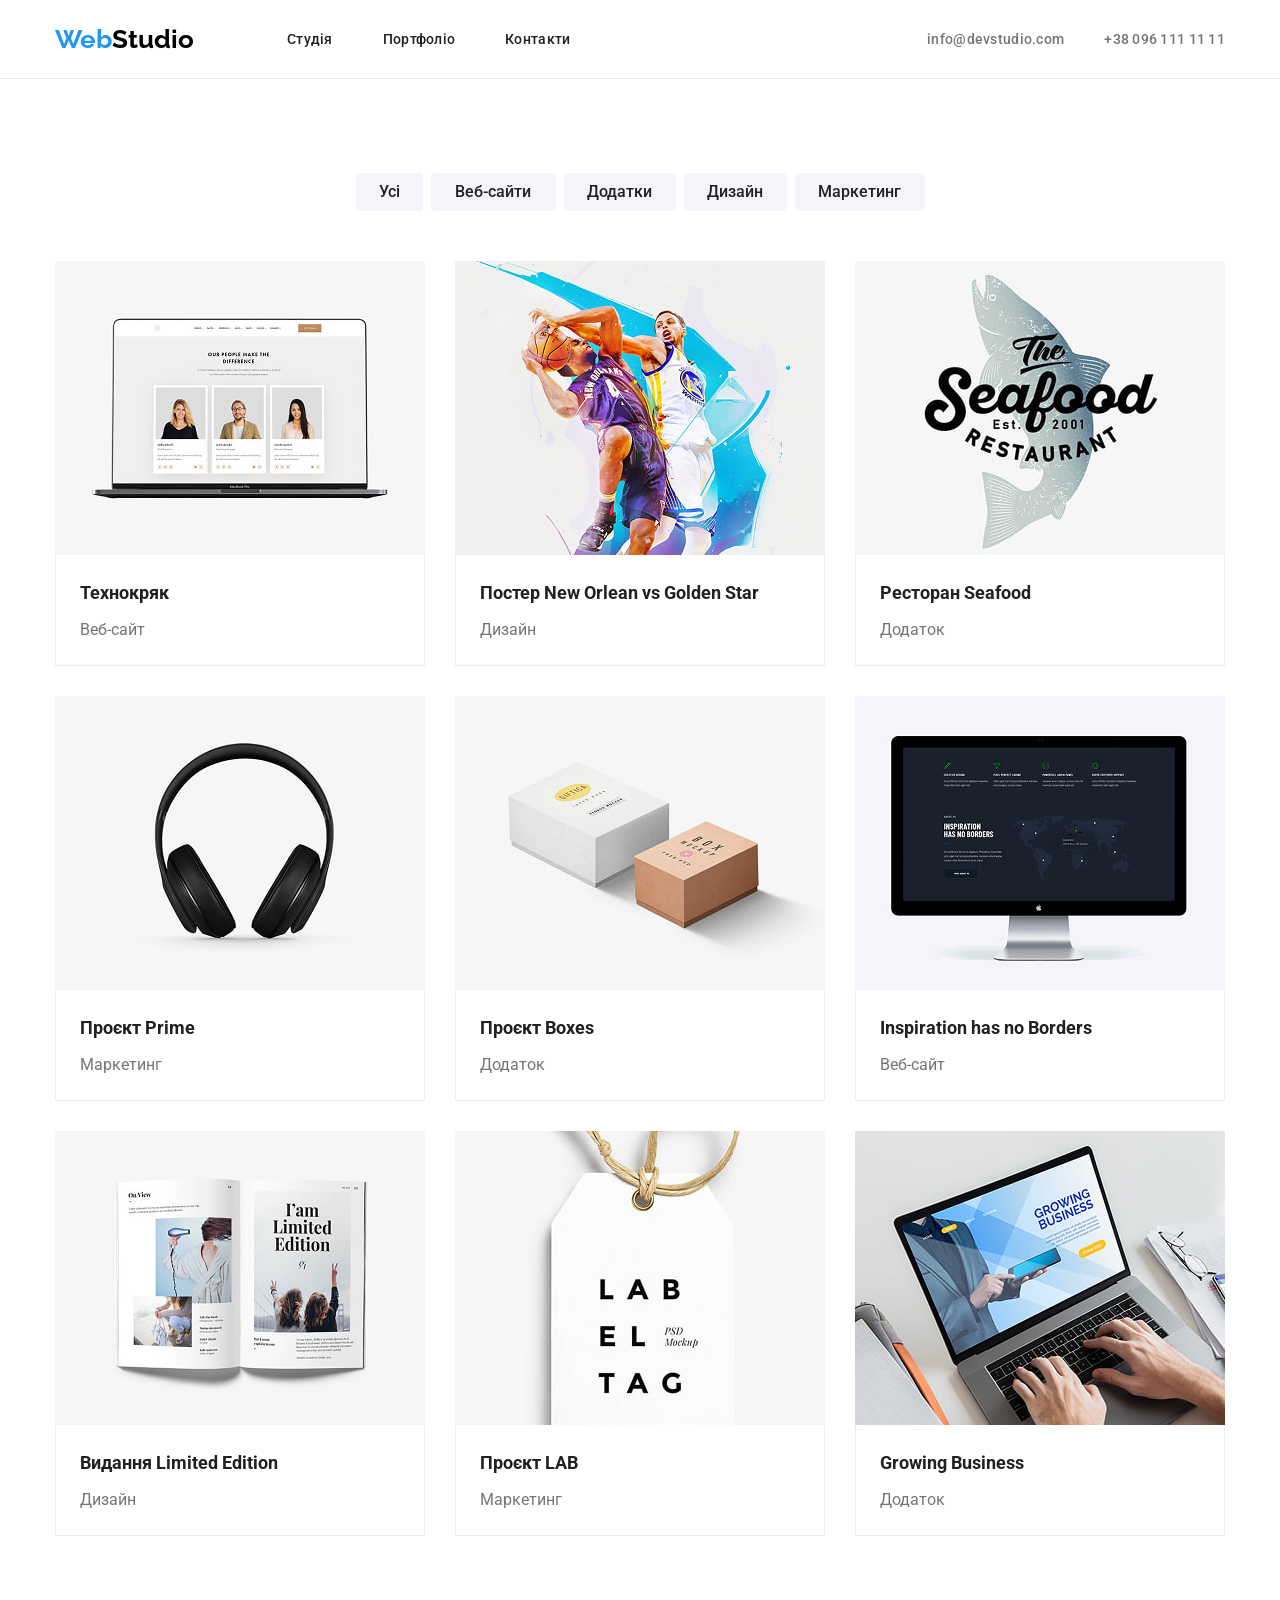
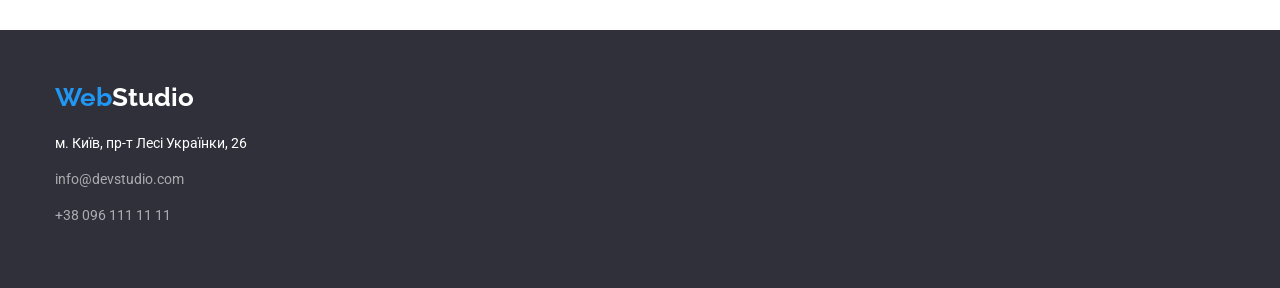
==== portfolio.html @ 6a8b155d "Initial commit" ====
<!doctype html>
<html lang="uk">
  <head>
    <meta charset="UTF-8" />
    <meta name="viewport" content="width=device-width, initial-scale=1.0" />
    <title>Document</title>
    <link rel="preconnect" href="https://fonts.googleapis.com" />
    <link rel="preconnect" href="https://fonts.gstatic.com" crossorigin />
    <link
      href="https://fonts.googleapis.com/css2?family=Raleway:ital,wght@0,700;1,700&family=Roboto:ital,wght@0,100..900;1,100..900&display=swap"
      rel="stylesheet"
    />
    <link
      rel="stylesheet"
      href="https://cdn.jsdelivr.net/npm/modern-normalize@3.0.1/modern-normalize.min.css"
    />
    <link rel="stylesheet" href="./css/styles.css" />
  </head>
  <body>
    <header class="header">
      <div class="container header-container">
        <a
          class="logo"
          href="./index.html"
          aria-label="Логотип сайта WebStudio"
          lang="en"
        >
          Web<span class="header-logo">Studio</span>
        </a>
        <nav>
          <ul class="list nav-list">
            <li class="nav-item">
              <a class="header-link nav-link" href="./index.html"> Студія </a>
            </li>
            <li class="nav-item">
              <a class="header-link nav-link" href="./portfolio.html"
                >Портфоліо
              </a>
            </li>
            <li class="nav-item">
              <a class="header-link nav-link" href="#address"> Контакти </a>
            </li>
          </ul>
        </nav>
        <ul class="list list-contacts">
          <li class="item-contacts">
            <a class="header-link header-nav" href="mailto:info@devstudio.com"
              >info@devstudio.com</a
            >
          </li>
          <li>
            <a class="header-link header-nav" href="tel:+380961111111"
              >+38 096 111 11 11</a
            >
          </li>
        </ul>
      </div>
    </header>
    <main>
      <section class="filters">
        <div class="container">
          <h2 class="visually-hidden">Портфоліо</h2>
          <ul class="list filters-list">
            <li class="filters-item">
              <button class="filters-btn filters-btn-1" type="button">
                Усі
              </button>
            </li>
            <li class="filters-item">
              <button class="filters-btn filters-btn-2" type="button">
                Веб-сайти
              </button>
            </li>
            <li class="filters-item">
              <button class="filters-btn filters-btn-3" type="button">
                Додатки
              </button>
            </li>
            <li class="filters-item">
              <button class="filters-btn filters-btn-4" type="button">
                Дизайн
              </button>
            </li>
            <li class="filters-item">
              <button class="filters-btn filters-btn-5" type="button">
                Маркетинг
              </button>
            </li>
          </ul>
          <ul class="list grid project-list">
            <li class="project-item grid-item">
              <article class="project-cart">
                <a class="project-link" href="#"
                  ><img
                    class="img project-img"
                    src="./images/project/card-1.jpg"
                    alt="Веб-сайт Технокряк"
                    width="370"
                    height="294"
                  />
                  <div class="project-content">
                    <h3 class="project-title">Технокряк</h3>
                    <p class="project-text">Веб-сайт</p>
                  </div></a
                >
              </article>
            </li>
            <li class="project-item grid-item">
              <article class="project-cart">
                <a class="project-link" href="#"
                  ><img
                    class="img project-img"
                    src="./images/project/card-2.jpg"
                    alt="Постер New Orlean vs Golden Star"
                    width="370"
                    height="294"
                  />
                  <div class="project-content">
                    <h3 class="project-title">
                      Постер New Orlean vs Golden Star
                    </h3>
                    <p class="project-text">Дизайн</p>
                  </div></a
                >
              </article>
            </li>
            <li class="project-item grid-item">
              <article class="project-cart">
                <a class="project-link" href="#"
                  ><img
                    class="img project-img"
                    src="./images/project/card-3.jpg"
                    alt="Ресторан Seafood"
                    width="370"
                    height="294"
                  />
                  <div class="project-content">
                    <h3 class="project-title">Ресторан Seafood</h3>
                    <p class="project-text">Додаток</p>
                  </div></a
                >
              </article>
            </li>
            <li class="project-item grid-item">
              <article class="project-cart">
                <a class="project-link" href="#"
                  ><img
                    class="img project-img"
                    src="./images/project/card-4.jpg"
                    alt="Проєкт Prime"
                    width="370"
                    height="294"
                  />
                  <div class="project-content">
                    <h3 class="project-title">Проєкт Prime</h3>
                    <p class="project-text">Маркетинг</p>
                  </div></a
                >
              </article>
            </li>
            <li class="project-item grid-item">
              <article class="project-cart">
                <a class="project-link" href="#"
                  ><img
                    class="img project-img"
                    src="./images/project/card-5.jpg"
                    alt="Проєкт Boxes"
                    width="370"
                    height="294"
                  />
                  <div class="project-content">
                    <h3 class="project-title">Проєкт Boxes</h3>
                    <p class="project-text">Додаток</p>
                  </div></a
                >
              </article>
            </li>
            <li class="project-item grid-item">
              <article class="project-cart">
                <a class="project-link" href="#"
                  ><img
                    class="img project-img"
                    src="./images/project/card-6.jpg"
                    alt="Веб-сайт Inspiration has no Borders"
                    width="370"
                    height="294"
                  />
                  <div class="project-content">
                    <h3 class="project-title" lang="en">
                      Inspiration has no Borders
                    </h3>
                    <p class="project-text">Веб-сайт</p>
                  </div></a
                >
              </article>
            </li>
            <li class="project-item grid-item">
              <article class="project-cart">
                <a class="project-link" href="#"
                  ><img
                    class="img project-img"
                    src="./images/project/card-7.jpg"
                    alt="Видання Limited Edition"
                    width="370"
                    height="294"
                  />
                  <div class="project-content">
                    <h3 class="project-title">Видання Limited Edition</h3>
                    <p class="project-text">Дизайн</p>
                  </div></a
                >
              </article>
            </li>
            <li class="project-item grid-item">
              <article class="project-cart">
                <a class="project-link" href="#"
                  ><img
                    class="img project-img"
                    src="./images/project/card-8.jpg"
                    alt="Проєкт LAB"
                    width="370"
                    height="294"
                  />
                  <div class="project-content">
                    <h3 class="project-title">Проєкт LAB</h3>
                    <p class="project-text">Маркетинг</p>
                  </div></a
                >
              </article>
            </li>
            <li class="project-item grid-item">
              <article class="project-cart">
                <a class="project-link" href="#"
                  ><img
                    class="img project-img"
                    src="./images/project/card-9.jpg"
                    alt="Growing Business"
                    width="370"
                    height="294"
                  />
                  <div class="project-content">
                    <h3 class="project-title" lang="en">Growing Business</h3>
                    <p class="project-text">Додаток</p>
                  </div></a
                >
              </article>
            </li>
          </ul>
        </div>
      </section>
    </main>
    <footer class="footer" id="address">
      <div class="container">
        <a
          class="footer-logo-link"
          href="./index.html"
          aria-label="Логотип сайта WebStudio"
          lang="en"
          >Web<span class="footer-logo">Studio</span></a
        >
        <address class="address">
          <p class="address-text">м. Київ, пр-т Лесі Українки, 26</p>
          <ul class="list">
            <li class="address-item">
              <a class="address-link" href="mailto:info@devstudio.com"
                >info@devstudio.com</a
              >
            </li>
            <li class="address-item">
              <a class="address-link" href="tel:+380961111111"
                >+38 096 111 11 11</a
              >
            </li>
          </ul>
        </address>
      </div>
    </footer>
  </body>
</html>
---- css/styles.css ----
:root {
  --main-font: 'Roboto', sans-serif;
  --secondary-font: 'Raleway', sans-serif;
  --main-color-text: #757575;
  --main-color-title: #212121;
  --active-color: #2196f3;
  --main-background-color: #2f303a;
  --secondary-background-color: #f5f4fa;
  --project-border-color: #eeeeee;
  --indent: 30px;
  --number: 1;
}

body {
  font-family: var(--main-font);
  color: var(--main-color-text);
  font-size: 14px;
  line-height: 100%;
  letter-spacing: 3%;
}

h1,
h2,
h3,
h4,
h5,
h6,
p {
  margin: 0;
}

.visually-hidden {
  position: absolute;
  width: 1px;
  height: 1px;
  margin: -1px;
  border: 0;
  padding: 0;

  white-space: nowrap;
  clip-path: inset(100%);
  clip: rect(0 0 0 0);
  overflow: hidden;
}

.container {
  width: 1200px;
  padding-left: 15px;
  padding-right: 15px;
  margin-left: auto;
  margin-right: auto;
}

.section {
  padding-top: 94px;
}

.section:nth-child(3n) {
  padding-bottom: 94px;
}

.section:last-child {
  padding-bottom: 94px;
}
.grid {
  display: flex;
  flex-wrap: wrap;
  gap: var(--indent);
}
.grid-item {
  flex-basis: calc(
    (100% - var(--indent) * (var(--number) - 1)) / var(--number)
  );
}
.list {
  list-style: none;
  padding: 0;
  margin: 0;
}

.title {
  font-weight: 700;
  font-size: 36px;
  text-align: center;
  color: var(--main-color-title);
  padding-bottom: 50px;
}

.img {
  display: block;
  max-width: 100%;
  height: auto;
}

/*================header========================== */
.header {
  border-bottom: 1px solid #ececec;
}

.header-container {
  display: flex;
  align-items: center;
}

.logo {
  font-family: var(--secondary-font);
  font-weight: 700;
  font-size: 26px;
  color: #2196f3;
  text-decoration: none;
  margin-right: 93px;
}

.header-logo {
  color: #000000;
}

.nav-list {
  display: flex;
  align-items: center;
}

.nav-item {
  margin-right: 50px;
}

.nav-item:last-child {
  margin-right: 0;
}

.header-link {
  display: block;
  font-weight: 500;
  letter-spacing: 0.02em;
  text-decoration: none;
  color: var(--main-color-title);
  padding-top: 32px;
  padding-bottom: 32px;
}

.header-link:hover,
.header-link:focus {
  color: var(--active-color);
}

.list-contacts {
  display: flex;
  align-items: center;
  margin-left: auto;
}

.item-contacts {
  margin-right: 40px;
}

.item-contacts:last-child {
  margin-right: 0;
}

.header-nav {
  color: var(--main-color-text);
}

/*=========================hero===========================*/

.hero {
  background-color: var(--main-background-color);
}

.hero-container {
  display: flex;
  flex-direction: column;
  align-items: center;
  padding: 200px 0px;
}

.hero-title {
  width: 696px;
  height: 100%;
  font-weight: 900;
  font-size: 44px;
  line-height: 1.36;
  letter-spacing: 0.06em;
  text-align: center;
  text-transform: uppercase;
  color: #ffffff;
  padding-bottom: 30px;
}

.hero-btn {
  width: 200px;
  height: 50px;
  font-family: Roboto;
  font-size: 16px;
  line-height: 1.87;
  letter-spacing: 0.06em;
  text-align: center;
  vertical-align: middle;
  cursor: pointer;
  color: #ffffff;
  background-color: var(--active-color);
  border-radius: 4px;
  border-color: transparent;
}

.hero-btn:hover,
.hero-btn:focus {
  background-color: #188ce8;
}

/*====================================features=========================*/

.features-item {
  --number: 4;
}

.features-item:last-child {
  margin-right: 0;
}

.features-title {
  font-weight: 700;
  text-transform: uppercase;
  color: var(--main-color-title);
  padding-bottom: 10px;
}

.features-text {
  line-height: 1.71;
}

/*==============================activity======================*/

.activity-item {
  --number: 3;
}

/*==============================team==========================*/
.team {
  background-color: var(--secondary-background-color);
}

.team-item {
  background-color: #ffffff;
  --number: 4;
}

.team-info {
  padding: 35px 0px;
}
.team-title {
  font-weight: 500;
  font-size: 16px;
  text-align: center;
  color: var(--main-color-title);
  margin-bottom: 10px;
}

.team-text {
  font-size: 16px;
  text-align: center;
}

/*===============================footer=========================*/
.footer {
  background-color: var(--main-background-color);
  padding: 60px 0px;
}
.footer-logo-link {
  display: block;
  font-family: var(--secondary-font);
  font-weight: 700;
  font-size: 26px;
  color: #2196f3;
  text-decoration: none;
  padding-bottom: 28px;
}
.footer-logo {
  color: #ffffff;
}

.address {
  line-height: 1.71;
  font-style: normal;
}

.address-text {
  color: #ffffff;
  padding-bottom: 12px;
}
.address-item {
  padding-bottom: 12px;
}
.address-item:last-child {
  padding-bottom: 0px;
}
.address-link {
  text-decoration: none;
  color: rgba(255, 255, 255, 0.6);
}

.address-link:hover,
.address-link:focus {
  color: var(--active-color);
}
/*=================================Portfolio=============================*/
.filters {
  padding: 94px 0px;
}
.filters-list {
  display: flex;
  justify-content: center;
  margin-bottom: 50px;
}
.filters-item {
  margin-right: 8px;
}
.filters-item:last-child {
  margin-right: 0;
}
.filters-btn {
  font-weight: 500;
  font-size: 16px;
  line-height: 1.625;
  cursor: pointer;
  color: var(--main-color-title);
  background-color: var(--secondary-background-color);
  border: 0;
  border-color: transparent;
  border-radius: 4px;
  padding: 6px 22px;
}

.filters-btn:hover,
.filters-btn:focus {
  color: #ffffff;
  background-color: var(--active-color);
}
.filters-btn-1 {
  width: 67px;
}
.filters-btn-2 {
  width: 125px;
}
.filters-btn-3 {
  width: 112px;
}
.filters-btn-4 {
  width: 103px;
}
.filters-btn-5 {
  width: 130px;
}

/*===========================Project==================================*/
.project-list {
}

.project-item {
  --number: 3;
}

.project-link {
  text-decoration: none;
}
.project-content {
  padding: 20px 24px;
  border: 1px solid var(--project-border-color);
  border-top: none;
}

.project-title {
  font-weight: 700;
  font-size: 18px;
  line-height: 2;
  letter-spacing: 6%;
  color: var(--main-color-title);
  margin-bottom: 4px;
}

.project-text {
  font-size: 16px;
  line-height: 1.875;
  color: var(--main-color-text);
}
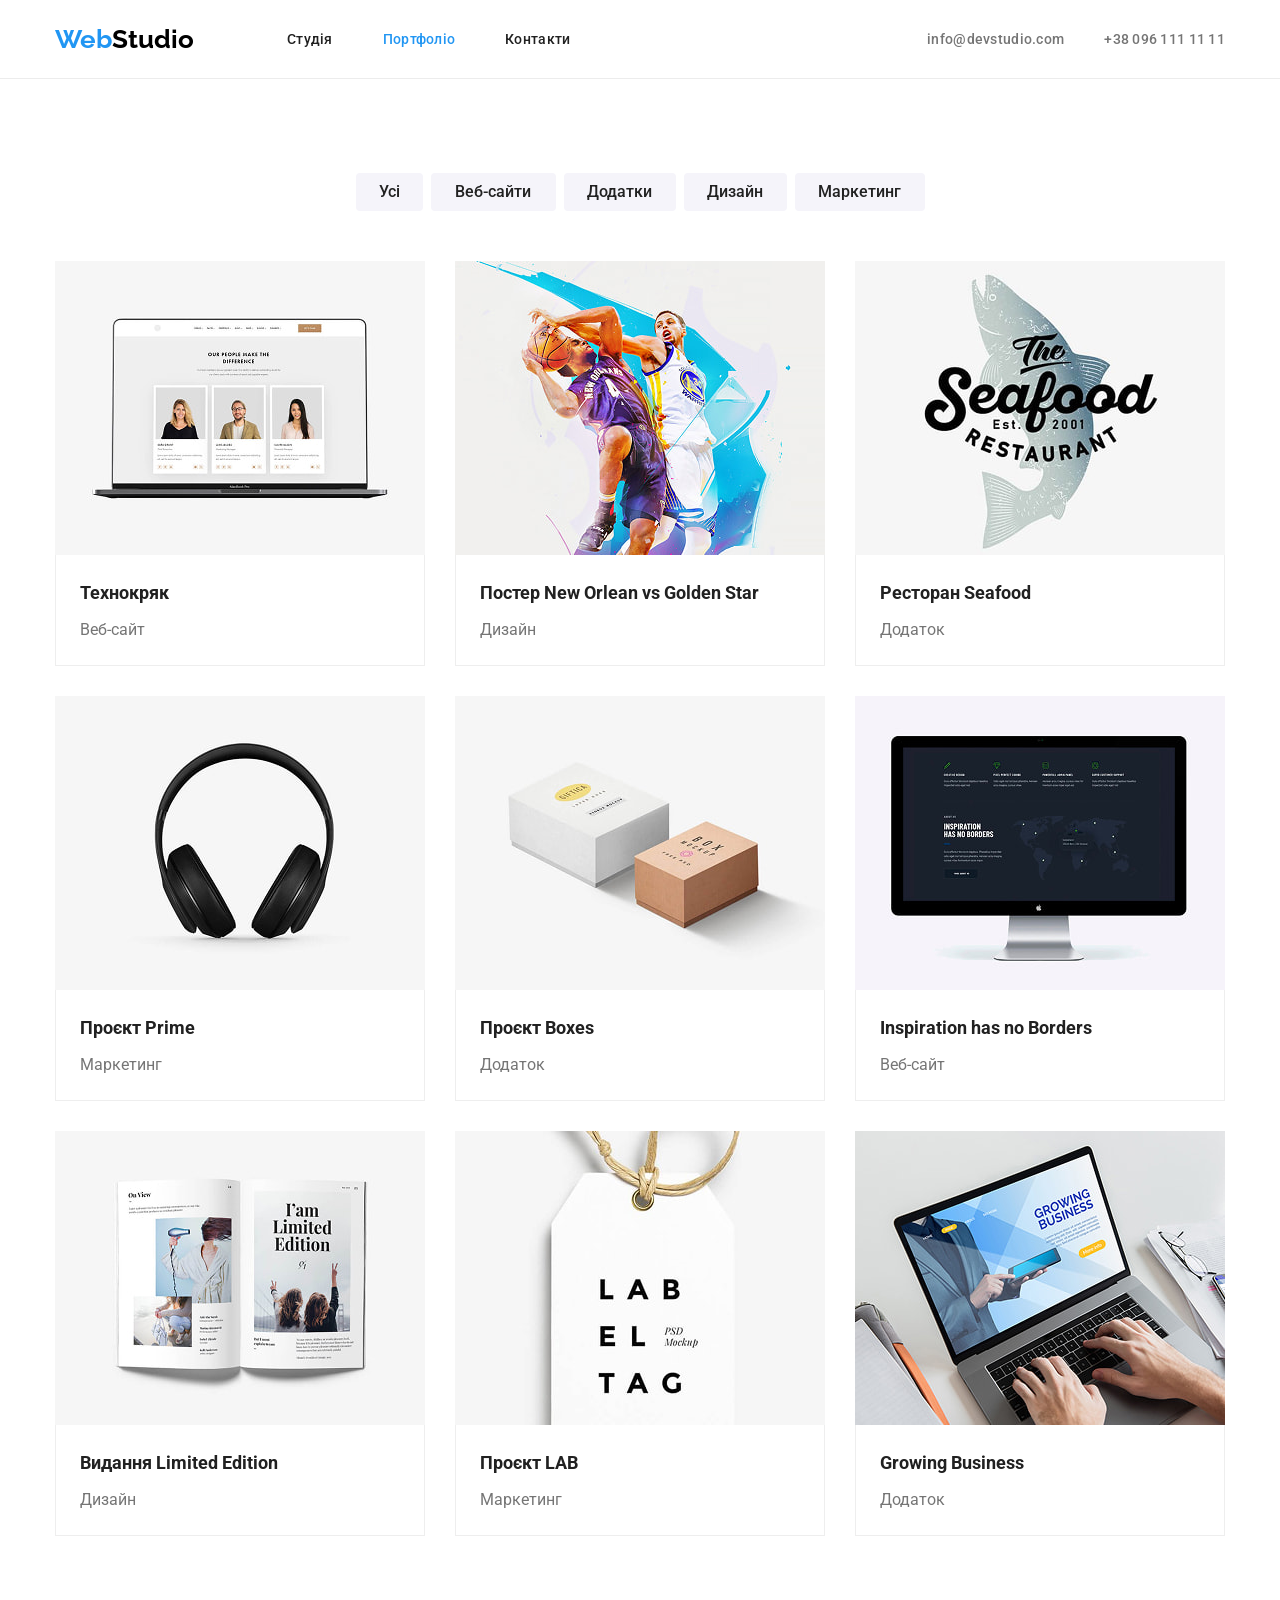
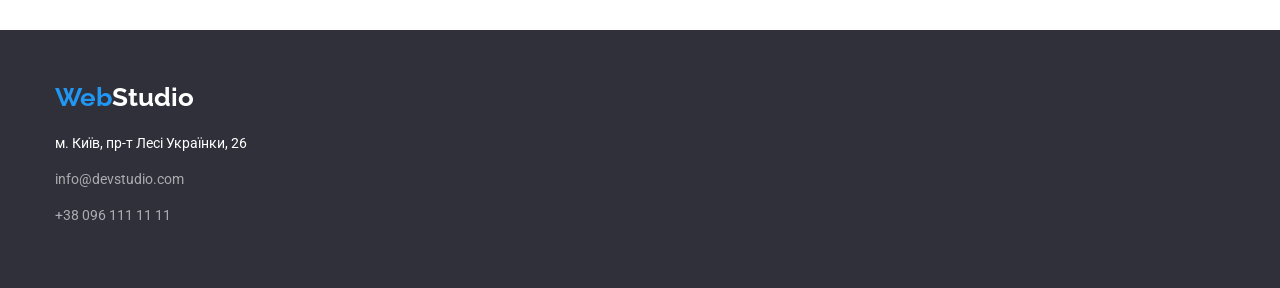
==== commit 1791ee4f: "svg icon, current, scroll" ====
--- a/portfolio.html
+++ b/portfolio.html
@@ -33,7 +33,7 @@
               <a class="header-link nav-link" href="./index.html"> Студія </a>
             </li>
             <li class="nav-item">
-              <a class="header-link nav-link" href="./portfolio.html"
+              <a class="header-link nav-link current" href="./portfolio.html"
                 >Портфоліо
               </a>
             </li>
--- a/css/styles.css
+++ b/css/styles.css
@@ -11,6 +11,9 @@
   --number: 1;
 }
 
+html {
+  scroll-behavior: smooth;
+}
 body {
   font-family: var(--main-font);
   color: var(--main-color-text);
@@ -66,6 +69,7 @@
   display: flex;
   flex-wrap: wrap;
   gap: var(--indent);
+  align-items: flex-start;
 }
 .grid-item {
   flex-basis: calc(
@@ -142,7 +146,9 @@
 .header-link:focus {
   color: var(--active-color);
 }
-
+.current {
+  color: var(--active-color);
+}
 .list-contacts {
   display: flex;
   align-items: center;
@@ -164,6 +170,15 @@
 /*=========================hero===========================*/
 
 .hero {
+  max-width: 1600px;
+  margin-left: auto;
+  margin-right: auto;
+  background-repeat: no-repeat;
+  background-position: center;
+  background-size: cover;
+  background-image:
+    url(../images/hero/hero-img.png),
+    linear-gradient(to bottom, rgba(47, 48, 58, 0.4), rgba(47, 48, 58, 0.4));
   background-color: var(--main-background-color);
 }
 
@@ -217,12 +232,21 @@
 .features-item:last-child {
   margin-right: 0;
 }
-
+.features-icon {
+  height: 120px;
+  display: flex;
+  align-items: center;
+  justify-content: center;
+  background-color: var(--secondary-background-color);
+  margin-bottom: var(--indent);
+  border-radius: 4px;
+}
 .features-title {
   font-weight: 700;
+  line-height: 1.14;
   text-transform: uppercase;
   color: var(--main-color-title);
-  padding-bottom: 10px;
+  margin-bottom: 10px;
 }
 
 .features-text {
@@ -243,6 +267,12 @@
 .team-item {
   background-color: #ffffff;
   --number: 4;
+  border-bottom-right-radius: 4px;
+  border-bottom-left-radius: 4px;
+  box-shadow:
+    0px 2px 1px 0px #00000033,
+    0px 1px 1px 0px #00000024,
+    0px 1px 3px 0px #0000001f;
 }
 
 .team-info {
@@ -282,14 +312,14 @@
 .address {
   line-height: 1.71;
   font-style: normal;
-}
-
-.address-text {
-  color: #ffffff;
-  padding-bottom: 12px;
-}
-.address-item {
-  padding-bottom: 12px;
+
+  .address-text {
+    color: #ffffff;
+    padding-bottom: 12px;
+  }
+  .address-item {
+    padding-bottom: 12px;
+  }
 }
 .address-item:last-child {
   padding-bottom: 0px;
@@ -335,6 +365,10 @@
 .filters-btn:focus {
   color: #ffffff;
   background-color: var(--active-color);
+  box-shadow:
+    0px 2px 2px 0px #0000001f,
+    0px 1px 2px 0px #00000014,
+    0px 3px 1px 0px #0000001a;
 }
 .filters-btn-1 {
   width: 67px;
@@ -358,6 +392,13 @@
 
 .project-item {
   --number: 3;
+}
+.project-cart:hover,
+.project-cart:focus {
+  box-shadow:
+    1px 4px 6px 0px #00000029,
+    0px 4px 4px 0px #0000000f,
+    0px 1px 1px 0px #0000001f;
 }
 
 .project-link {
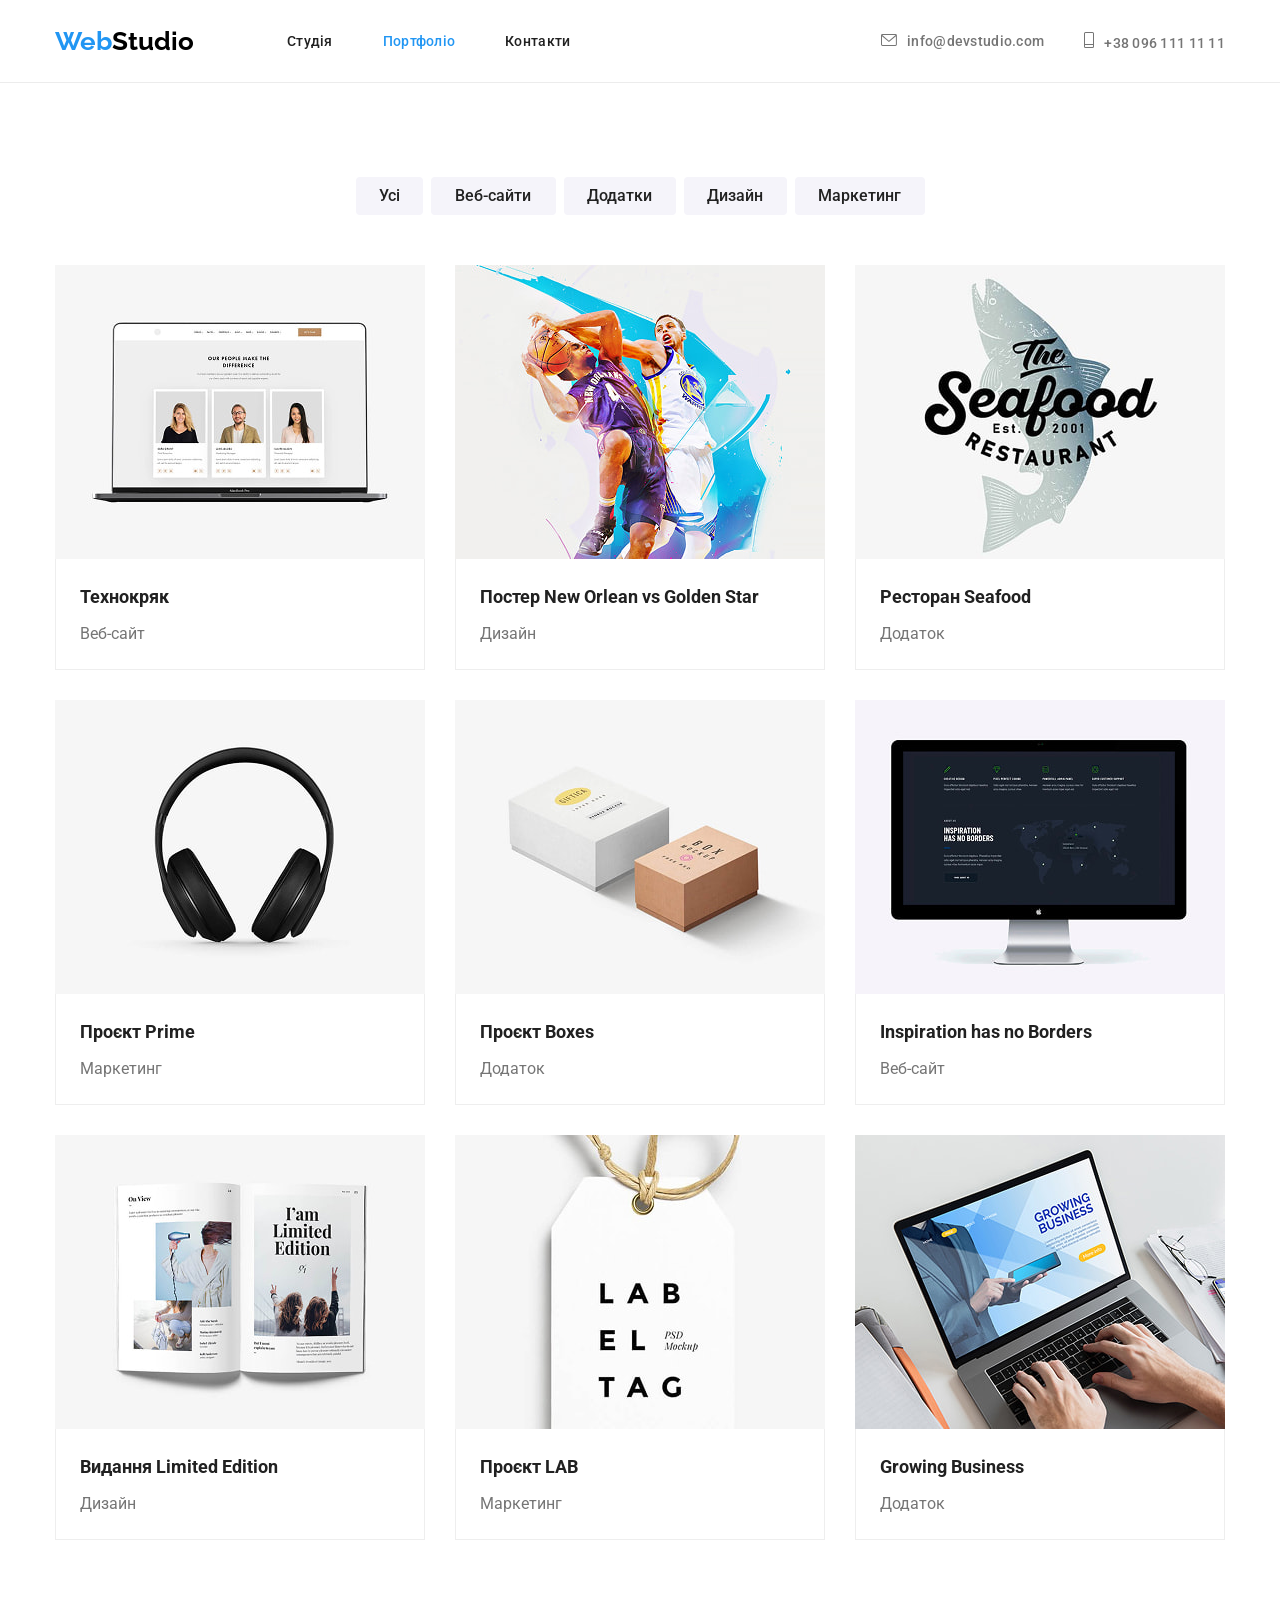
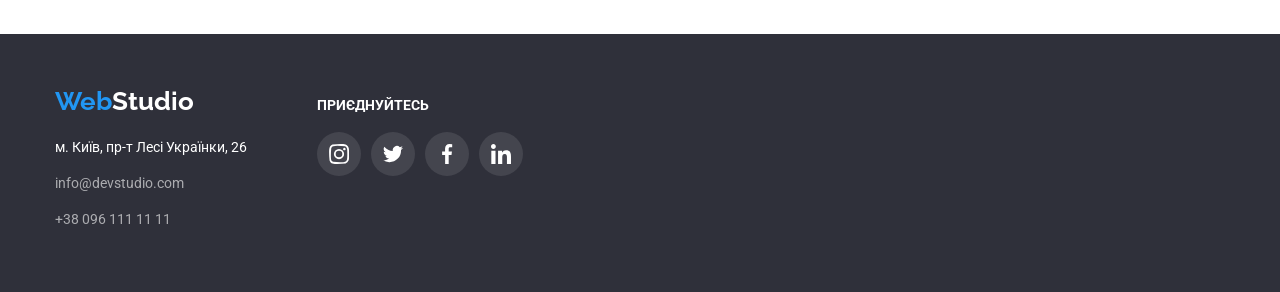
==== commit 1bbb7edb: "header-contact-icons adn footer-social-icons" ====
--- a/portfolio.html
+++ b/portfolio.html
@@ -44,12 +44,16 @@
         </nav>
         <ul class="list list-contacts">
           <li class="item-contacts">
-            <a class="header-link header-nav" href="mailto:info@devstudio.com"
+            <a class="header-link header-nav" href="mailto:info@devstudio.com">
+              <svg class="header-contact-icon" width="16" height="12">
+                <use href="./images/icons.svg#mail"></use></svg
               >info@devstudio.com</a
             >
           </li>
           <li>
-            <a class="header-link header-nav" href="tel:+380961111111"
+            <a class="header-link header-nav" href="tel:+380961111111">
+              <svg class="header-contact-icon" width="10" height="16">
+                <use href="./images/icons.svg#tel"></use></svg
               >+38 096 111 11 11</a
             >
           </li>
@@ -251,28 +255,81 @@
     </main>
     <footer class="footer" id="address">
       <div class="container">
-        <a
-          class="footer-logo-link"
-          href="./index.html"
-          aria-label="Логотип сайта WebStudio"
-          lang="en"
-          >Web<span class="footer-logo">Studio</span></a
-        >
-        <address class="address">
-          <p class="address-text">м. Київ, пр-т Лесі Українки, 26</p>
-          <ul class="list">
-            <li class="address-item">
-              <a class="address-link" href="mailto:info@devstudio.com"
-                >info@devstudio.com</a
-              >
-            </li>
-            <li class="address-item">
-              <a class="address-link" href="tel:+380961111111"
-                >+38 096 111 11 11</a
-              >
-            </li>
-          </ul>
-        </address>
+        <div class="footer-container">
+          <div class="footer-contact">
+            <a
+              class="footer-logo-link"
+              href="./index.html"
+              aria-label="Логотип сайта WebStudio"
+              lang="en"
+              >Web<span class="footer-logo">Studio</span></a
+            >
+            <address class="address">
+              <p class="address-text">м. Київ, пр-т Лесі Українки, 26</p>
+              <ul class="list">
+                <li class="address-item">
+                  <a class="address-link" href="mailto:info@devstudio.com"
+                    >info@devstudio.com</a
+                  >
+                </li>
+                <li class="address-item">
+                  <a class="address-link" href="tel:+380961111111"
+                    >+38 096 111 11 11</a
+                  >
+                </li>
+              </ul>
+            </address>
+          </div>
+          <div class="footer-social">
+            <p class="footer-social-text">приєднуйтесь</p>
+            <ul class="list social-list">
+                  <li class="social-item">
+                    <a
+                      class="social-link footer-social-link"
+                      href="https://www.instagram.com/"
+                      target="_blank"
+                      rel="noopener noreferrer"
+                      aria-label="іконка Instagram"
+                      ><svg class="footer-social-icon" width="20" height="20">
+                        <use href="./images/icons.svg#instagram"></use></svg
+                    ></a>
+                  </li>
+                  <li class="social-item">
+                    <a
+                      class="social-link footer-social-link"
+                      href="https://x.com/"
+                      target="_blank"
+                      rel="noopener noreferrer"
+                      aria-label="іконка Twitter"
+                      ><svg class="footer-social-icon" width="20" height="20">
+                        <use href="./images/icons.svg#twitter"></use></svg
+                    ></a>
+                  </li>
+                  <li class="social-item">
+                    <a
+                      class="social-link footer-social-link"
+                      href="https://www.facebook.com/"
+                      target="_blank"
+                      rel="noopener noreferrer"
+                      aria-label="іконка Facebook"
+                      ><svg class="footer-social-icon" width="20" height="20">
+                        <use href="./images/icons.svg#facebook"></use></svg
+                    ></a>
+                  </li>
+                  <li class="social-item">
+                    <a
+                      class="social-link footer-social-link"
+                      href="https://linkedin.com/"
+                      target="_blank"
+                      rel="noopener noreferrer"
+                      aria-label="іконка Linkedin"
+                      ><svg class="footer-social-icon" width="20" height="20">
+                        <use href="./images/icons.svg#linkedin"></use></svg
+                    ></a>
+                  </li>
+                </ul>
+          </div>
+        </div>
       </div>
     </footer>
   </body>
--- a/css/styles.css
+++ b/css/styles.css
@@ -9,6 +9,8 @@
   --project-border-color: #eeeeee;
   --indent: 30px;
   --number: 1;
+  --fill-icons: #afb1b8;
+  --fill-active-icons: #ffffff;
 }
 
 html {
@@ -141,7 +143,10 @@
   padding-top: 32px;
   padding-bottom: 32px;
 }
-
+.header-contact-icon {
+  fill: currentColor;
+  margin-right: 10px;
+}
 .header-link:hover,
 .header-link:focus {
   color: var(--active-color);
@@ -289,13 +294,51 @@
 .team-text {
   font-size: 16px;
   text-align: center;
-}
-
+  margin-bottom: 16px;
+}
+.social-list {
+  display: flex;
+  justify-content: center;
+  align-items: center;
+}
+.social-item:not(:last-child) {
+  margin-right: 10px;
+}
+.social-link {
+  display: flex;
+  justify-content: center;
+  align-items: center;
+  width: 44px;
+  height: 44px;
+  border-radius: 50%;
+}
+.social-link:hover,
+.social-link:focus {
+  background-color: var(--active-color);
+}
+.social-icon {
+  fill: var(--fill-icons);
+}
+.social-icon:hover,
+.social-icon:focus {
+  fill: var(--fill-active-icons);
+}
+.social-link:hover .social-icon,
+.social-link:focus .social-icon {
+  fill: var(--fill-active-icons);
+}
 /*===============================footer=========================*/
 .footer {
   background-color: var(--main-background-color);
   padding: 60px 0px;
 }
+.footer-container {
+  display: flex;
+  align-items: baseline;
+}
+.footer-contact {
+  margin-right: 70px;
+}
 .footer-logo-link {
   display: block;
   font-family: var(--secondary-font);
@@ -312,14 +355,13 @@
 .address {
   line-height: 1.71;
   font-style: normal;
-
-  .address-text {
-    color: #ffffff;
-    padding-bottom: 12px;
-  }
-  .address-item {
-    padding-bottom: 12px;
-  }
+}
+.address-text {
+  color: #ffffff;
+  padding-bottom: 12px;
+}
+.address-item {
+  padding-bottom: 12px;
 }
 .address-item:last-child {
   padding-bottom: 0px;
@@ -332,6 +374,18 @@
 .address-link:hover,
 .address-link:focus {
   color: var(--active-color);
+}
+.footer-social-text {
+  font-weight: 700;
+  text-transform: uppercase;
+  margin-bottom: 20px;
+  color: #ffffff;
+}
+.footer-social-link {
+  background-color: #ffffff1a;
+}
+.footer-social-icon {
+  fill: #ffffff;
 }
 /*=================================Portfolio=============================*/
 .filters {
